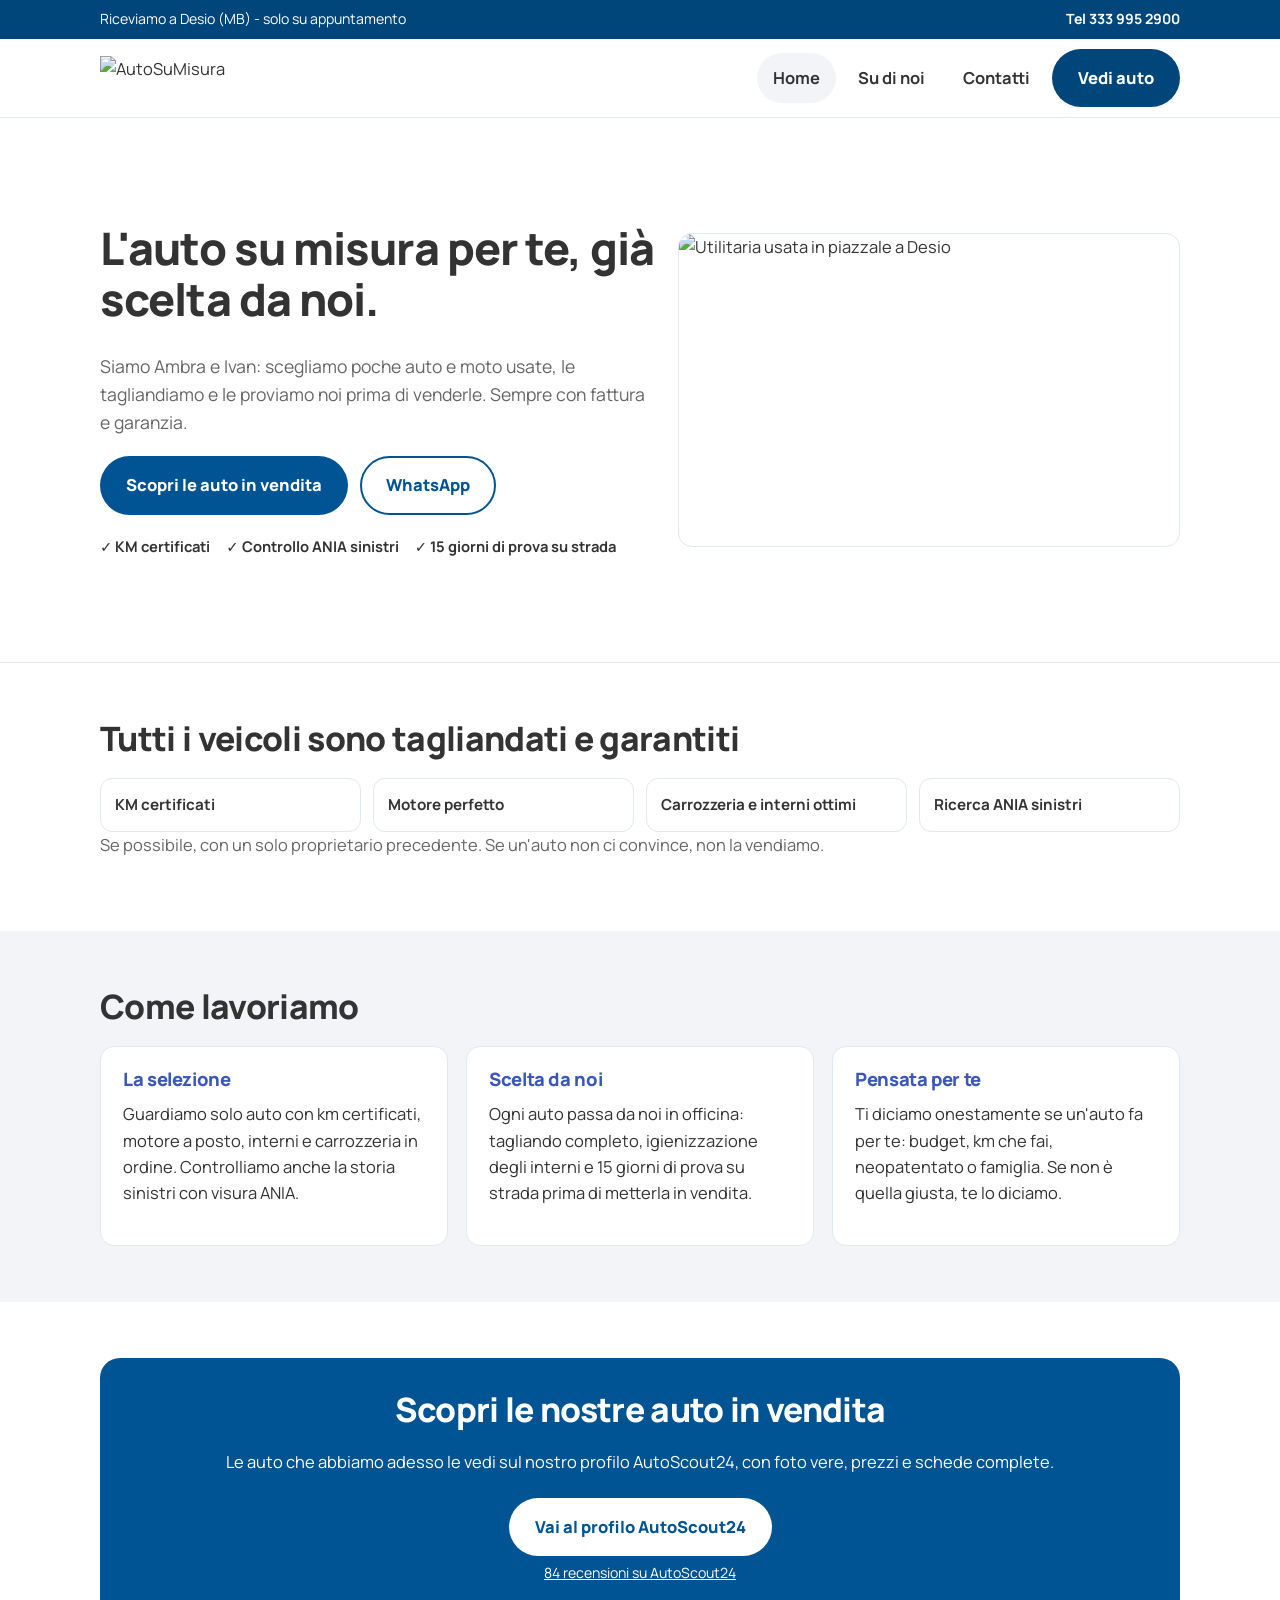
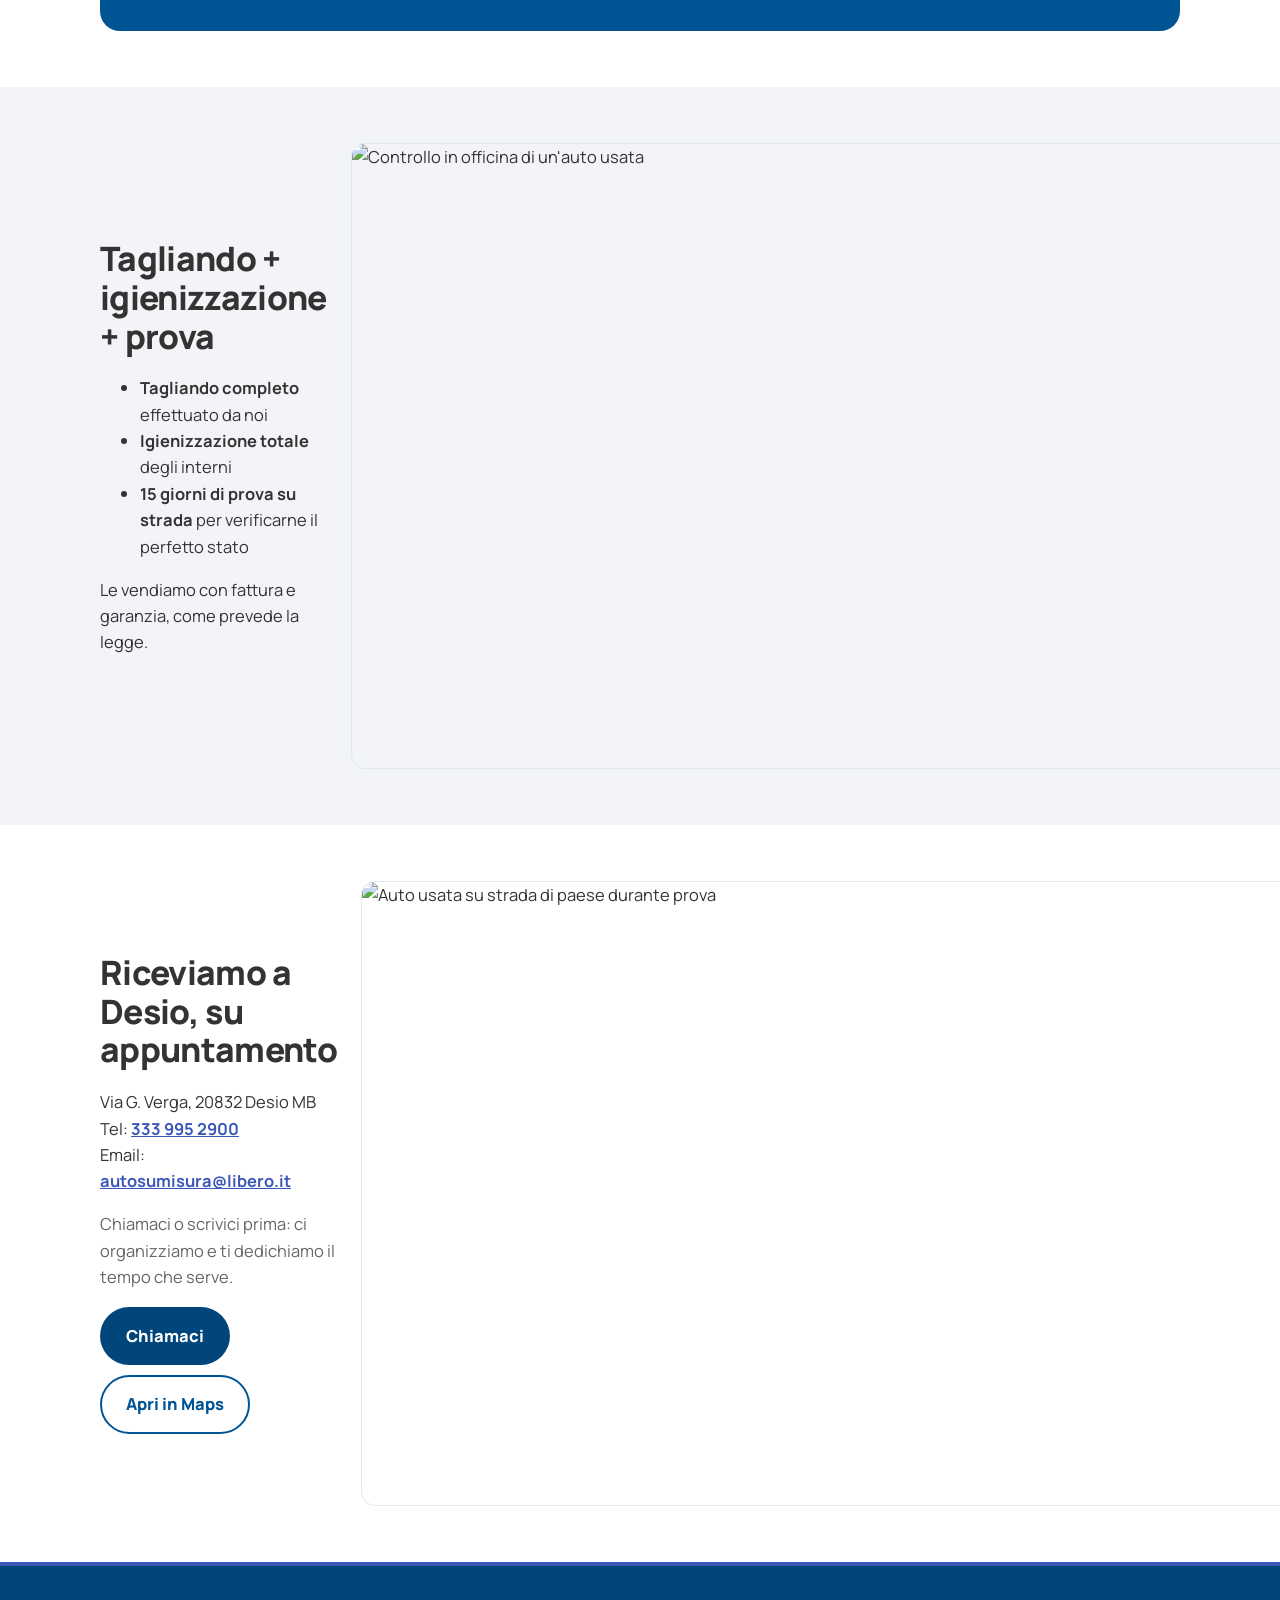
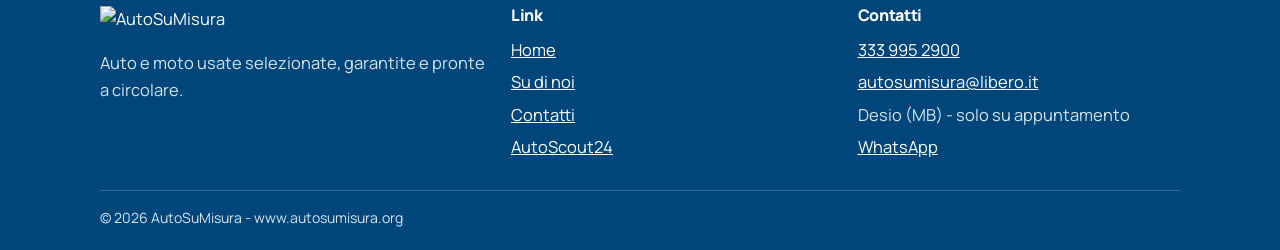
==== index.html @ 43c5bb48 "Add files via upload" ====
<!DOCTYPE html>
<html lang="it">

<head>
    <meta charset="utf-8">
    <meta name="viewport" content="width=device-width, initial-scale=1">
    <title>AutoSuMisura - Auto e moto usate selezionate a Desio</title>
    <meta name="description"
        content="AutoSuMisura a Desio (MB): la migliore selezione di auto e moto usate, km certificati, tagliando e garanzia. Riceviamo solo su appuntamento.">
    <link rel="preconnect" href="https://fonts.googleapis.com">
    <link rel="preconnect" href="https://fonts.gstatic.com" crossorigin>
    <link href="https://fonts.googleapis.com/css2?family=Manrope:wght@500;700;800&display=swap" rel="stylesheet">
    <link rel="stylesheet" href="style.css">
    <link rel="icon" href="img/favicon.png" type="image/png">
    <link rel="apple-touch-icon" href="img/favicon.png">
    <noscript>
        <style>
            nav.main {
                display: flex;
                position: static;
                flex-direction: column
            }
        </style>
    </noscript>
</head>

<body>
    <a class="skip-link" href="#contenuto">Salta al contenuto</a>
    <div class="topbar">
        <div class="container"><span>Riceviamo a Desio (MB) - solo su appuntamento</span><a href="tel:+393339952900">Tel
                333 995 2900</a></div>
    </div>
    <header class="site">
        <div class="container navrow">
            <a class="brand" href="index.html"><img class="logo-img" src="img/autosumisura_logo.png" alt="AutoSuMisura"
                    width="200" height="44"></a>
            <button type="button" class="hamburger" aria-label="Apri menu" aria-expanded="false" aria-controls="mainNav"
                id="menuBtn"><span aria-hidden="true">☰</span></button>
            <nav class="main" id="mainNav" aria-label="Navigazione principale">
                <a class="navlink" href="index.html" aria-current="page">Home</a>
                <a class="navlink" href="su-di-noi.html">Su di noi</a>
                <a class="navlink" href="contatti.html">Contatti</a>
                <a class="btn btn-dark" href="https://www.autoscout24.it/concessionari/autosumisura-srls"
                    target="_blank" rel="noopener">Vedi auto</a>
            </nav>
        </div>
    </header>
    <main id="contenuto">
        <section class="hero">
            <div class="container hero-grid">
                <div class="hero-copy">
                    <h1>L'auto su misura per te, già scelta da noi.</h1>
                    <p class="lead">Siamo Ambra e Ivan: scegliamo poche auto e moto usate, le tagliandiamo e le proviamo
                        noi prima di venderle. Sempre con fattura e garanzia.</p>
                    <div class="hero-cta">
                        <a class="btn btn-primary" href="https://www.autoscout24.it/concessionari/autosumisura-srls"
                            target="_blank" rel="noopener">Scopri le auto in vendita</a>
                        <a class="btn btn-outline"
                            href="https://wa.me/393339952900?text=Ciao%20AutoSuMisura%2C%20vorrei%20info%20su%20un%27auto%20usata"
                            target="_blank" rel="noopener">WhatsApp</a>
                    </div>
                    <div class="trust-mini"><span>✓ KM certificati</span><span>✓ Controllo ANIA sinistri</span><span>✓
                            15 giorni di prova su strada</span></div>
                </div>
                <div class="hero-media">
                    <img src="img/hero-utilitaria.jpg"
                        alt="Utilitaria usata in piazzale a Desio" fetchpriority="high" width="1200" height="750">
                </div>
            </div>
        </section>
        <section>
            <div class="container">
                <h2>Tutti i veicoli sono tagliandati e garantiti</h2>
                <div class="trust4">
                    <div>KM certificati</div>
                    <div>Motore perfetto</div>
                    <div>Carrozzeria e interni ottimi</div>
                    <div>Ricerca ANIA sinistri</div>
                </div>
                <p class="muted">Se possibile, con un solo proprietario precedente. Se un'auto non ci convince, non la
                    vendiamo.</p>
            </div>
        </section>
        <section class="alt">
            <div class="container">
                <h2>Come lavoriamo</h2>
                <div class="grid3">
                    <article class="card card-pad">
                        <h3>La selezione</h3>
                        <p>Guardiamo solo auto con km certificati, motore a posto, interni e carrozzeria in ordine.
                            Controlliamo anche la storia sinistri con visura ANIA.</p>
                    </article>
                    <article class="card card-pad">
                        <h3>Scelta da noi</h3>
                        <p>Ogni auto passa da noi in officina: tagliando completo, igienizzazione degli interni e 15
                            giorni di prova su strada prima di metterla in vendita.</p>
                    </article>
                    <article class="card card-pad">
                        <h3>Pensata per te</h3>
                        <p>Ti diciamo onestamente se un'auto fa per te: budget, km che fai, neopatentato o famiglia. Se
                            non è quella giusta, te lo diciamo.</p>
                    </article>
                </div>
            </div>
        </section>
        <section>
            <div class="container">
                <div class="cta-band">
                    <h2>Scopri le nostre auto in vendita</h2>
                    <p>Le auto che abbiamo adesso le vedi sul nostro profilo AutoScout24, con foto vere, prezzi e schede
                        complete.</p>
                    <a class="btn btn-primary" href="https://www.autoscout24.it/concessionari/autosumisura-srls"
                        target="_blank" rel="noopener">Vai al profilo AutoScout24</a>
                    <p class="small"><a href="https://www.autoscout24.it/concessionari/autosumisura-srls/recensioni"
                            target="_blank" rel="noopener">84 recensioni su AutoScout24</a></p>
                </div>
            </div>
        </section>
        <section class="alt">
            <div class="container split">
                <div>
                    <h2>Tagliando + igienizzazione + prova</h2>
                    <ul>
                        <li><strong>Tagliando completo</strong> effettuato da noi</li>
                        <li><strong>Igienizzazione totale</strong> degli interni</li>
                        <li><strong>15 giorni di prova su strada</strong> per verificarne il perfetto stato</li>
                    </ul>
                    <p>Le vendiamo con fattura e garanzia, come prevede la legge.</p>
                </div>
                <div><img
                        src="img/officina-controllo.jpg"
                        alt="Controllo in officina di un'auto usata" loading="lazy" width="1000" height="625"></div>
            </div>
        </section>
        <section>
            <div class="container split">
                <div>
                    <h2>Riceviamo a Desio, su appuntamento</h2>
                    <p>Via G. Verga, 20832 Desio MB<br>Tel: <a href="tel:+393339952900"><strong>333 995
                                2900</strong></a><br>Email: <a
                            href="mailto:autosumisura@libero.it"><strong>autosumisura@libero.it</strong></a></p>
                    <p class="muted">Chiamaci o scrivici prima: ci organizziamo e ti dedichiamo il tempo che serve.</p>
                    <div class="btn-row">
                        <a class="btn btn-dark" href="tel:+393339952900">Chiamaci</a>
                        <a class="btn btn-outline"
                            href="https://www.google.com/maps/search/?api=1&query=Via+G.+Verga+Desio+MB" target="_blank"
                            rel="noopener">Apri in Maps</a>
                    </div>
                </div>
                <div><img
                        src="img/strada-prova.jpg"
                        alt="Auto usata su strada di paese durante prova" loading="lazy" width="1000" height="625">
                </div>
            </div>
        </section>
    </main>
    <footer>
        <div class="container">
            <div class="fgrid">
                <div><a class="brand" href="index.html"><img class="logo-img" src="img/autosumisura_logo.png"
                            alt="AutoSuMisura" width="200" height="44"></a>
                    <p>Auto e moto usate selezionate, garantite e pronte a circolare.
                </div>
                <div>
                    <h3>Link</h3>
                    <ul class="flist">
                        <li><a href="index.html">Home</a></li>
                        <li><a href="su-di-noi.html">Su di noi</a></li>
                        <li><a href="contatti.html">Contatti</a></li>
                        <li><a href="https://www.autoscout24.it/concessionari/autosumisura-srls" target="_blank"
                                rel="noopener">AutoScout24</a></li>
                    </ul>
                </div>
                <div>
                    <h3>Contatti</h3>
                    <ul class="flist">
                        <li><a href="tel:+393339952900">333 995 2900</a></li>
                        <li><a href="mailto:autosumisura@libero.it">autosumisura@libero.it</a></li>
                        <li>Desio (MB) - solo su appuntamento</li>
                        <li><a href="https://wa.me/393339952900?text=Ciao%20AutoSuMisura%2C%20vorrei%20info"
                                target="_blank" rel="noopener">WhatsApp</a></li>
                    </ul>
                </div>
            </div>
            <div class="bottom"><span>© <span id="year">2026</span> AutoSuMisura - www.autosumisura.org</span></div>
        </div>
    </footer>
    <script src="app.js"></script>
</body>

</html>
---- style.css ----
:root {
    --blu: #005494;
    --blu-scuro: #00467B;
    --viola: #3B57BA;
    --viola-scuro: #2F4693;
    --rosa: #F4398A;
    --bg: #FFFFFF;
    --bg-soft: #F2F4F7;
    --border: #E2E8F0;
    --text: #333333;
    --muted: #666666;
    --footer-text: #D6E4F0;
    --wa: #25D366;
    --radius: 14px;
    --radius-full: 999px;
    --max: 1120px;
}

* {
    box-sizing: border-box;
}

html {
    scroll-behavior: smooth;
}

body {
    margin: 0;
    font-family: Manrope, system-ui, -apple-system, "Segoe UI", Roboto, Arial, sans-serif;
    color: var(--text);
    background: var(--bg);
    line-height: 1.6;
    font-size: 16.5px;
}

img {
    max-width: 100%;
    height: auto;
    display: block;
}

a {
    color: inherit;
}

main p a {
    color: var(--viola);
    text-decoration: underline;
}

main p a:hover {
    color: var(--viola-scuro);
}

.container {
    max-width: var(--max);
    margin: 0 auto;
    padding-left: 20px;
    padding-right: 20px;
}

h1,
h2,
h3 {
    line-height: 1.15;
    letter-spacing: -.02em;
    margin-top: 0;
    margin-bottom: .6em;
}

h1 {
    font-size: clamp(1.9rem, 4.5vw, 2.8rem);
    font-weight: 800;
}

h2 {
    font-size: clamp(1.5rem, 3.5vw, 2.1rem);
    font-weight: 800;
}

h3 {
    font-size: 1.15rem;
    font-weight: 800;
}

p {
    margin-top: 0;
    margin-bottom: 1em;
}

.muted {
    color: var(--muted);
}

.small {
    font-size: .88rem;
}

.topbar {
    background: var(--blu-scuro);
    color: #fff;
    font-size: .88rem;
}

.topbar .container {
    display: flex;
    justify-content: space-between;
    gap: 12px;
    padding-top: 8px;
    padding-bottom: 8px;
    flex-wrap: wrap;
}

.topbar a {
    text-decoration: none;
    font-weight: 700;
}

header.site {
    position: sticky;
    top: 0;
    z-index: 50;
    background: rgba(255, 255, 255, .97);
    -webkit-backdrop-filter: blur(8px);
    backdrop-filter: blur(8px);
    border-bottom: 1px solid var(--border);
}

.navrow {
    display: flex;
    align-items: center;
    justify-content: space-between;
    gap: 16px;
    padding-top: 10px;
    padding-bottom: 10px;
}

.brand {
    display: inline-flex;
    align-items: center;
    text-decoration: none;
}

.logo-img {
    height: 44px;
    width: auto;
    display: block;
}

nav.main {
    display: flex;
    gap: 6px;
    align-items: center;
}

nav.main a.navlink {
    padding: 12px 16px;
    border-radius: var(--radius-full);
    text-decoration: none;
    font-weight: 700;
    color: var(--text);
}

nav.main a.navlink[aria-current="page"] {
    background: var(--bg-soft);
}

.btn {
    display: inline-flex;
    align-items: center;
    justify-content: center;
    min-height: 48px;
    padding: 14px 24px;
    border-radius: var(--radius-full);
    font-weight: 800;
    text-decoration: none;
    border: 2px solid transparent;
    transition: .15s;
    cursor: pointer;
}

.btn-primary {
    background: var(--blu);
    color: #fff;
}

.btn-primary:hover {
    background: var(--blu-scuro);
}

.btn-dark {
    background: var(--blu-scuro);
    color: #fff;
}

.btn-dark:hover {
    background: var(--blu);
}

.btn-outline {
    border-color: var(--blu);
    color: var(--blu);
    background: transparent;
}

.btn-outline:hover {
    background: var(--blu);
    color: #fff;
}

.btn-ghost {
    border-color: rgba(255, 255, 255, .7);
    color: #fff;
    background: transparent;
}

.btn-ghost:hover {
    background: #fff;
    color: var(--blu);
}

.btn-wa {
    background: var(--wa);
    color: #062b18;
}

.btn-wa:hover {
    filter: brightness(.92);
}

.skip-link {
    position: absolute;
    left: -9999px;
    top: 0;
    background: var(--rosa);
    color: #fff;
    padding: 10px 16px;
    font-weight: 800;
    border-radius: 0 0 10px 0;
}

.skip-link:focus {
    left: 0;
    z-index: 100;
}

.hamburger {
    display: none;
    border: 1px solid var(--border);
    background: #fff;
    border-radius: 10px;
    width: 48px;
    height: 48px;
    font-size: 1.3rem;
}

.hero {
    background: #fff;
    color: var(--text);
    border-bottom: 1px solid var(--border);
}

.hero-grid {
    display: grid;
    grid-template-columns: 1fr;
    gap: 24px;
    padding-top: 48px;
    padding-bottom: 48px;
}

.hero-copy p.lead {
    font-size: 1.1rem;
    color: var(--muted);
}

.hero-media img {
    border-radius: 14px;
    aspect-ratio: 16 / 10;
    object-fit: cover;
    width: 100%;
    border: 1px solid var(--border);
}

.hero-cta {
    display: flex;
    gap: 12px;
    flex-wrap: wrap;
    margin-top: 20px;
    margin-bottom: 20px;
}

.trust-mini {
    display: flex;
    gap: 16px;
    flex-wrap: wrap;
    font-size: .92rem;
    color: var(--muted);
    font-weight: 700;
}

.trust-mini span {
    color: var(--text);
}

section {
    padding-top: 56px;
    padding-bottom: 56px;
}

section.alt {
    background: var(--bg-soft);
}

.grid3 {
    display: grid;
    grid-template-columns: 1fr;
    gap: 18px;
}

.card {
    background: #fff;
    border: 1px solid var(--border);
    border-radius: var(--radius);
    overflow: hidden;
}

.card-pad {
    padding: 22px;
}

.card h3 {
    margin-top: 0;
    color: var(--viola);
}

.trust4 {
    display: grid;
    grid-template-columns: 1fr 1fr;
    gap: 12px;
    margin-top: 20px;
}

.trust4 div {
    background: #fff;
    border: 1px solid var(--border);
    border-radius: 12px;
    padding: 14px;
    font-weight: 700;
    font-size: .95rem;
}

.cta-band {
    background: var(--blu);
    color: #fff;
    border-radius: 20px;
    padding: 32px;
    text-align: center;
}

.cta-band .btn {
    margin: 6px;
}

.cta-band .btn-primary {
    background: #fff;
    color: var(--blu);
}

.cta-band .btn-primary:hover {
    background: #eef4fa;
}

.cta-band a {
    color: #fff;
}

.split {
    display: grid;
    grid-template-columns: 1fr;
    gap: 24px;
    align-items: center;
}

.split img {
    border-radius: 14px;
    border: 1px solid var(--border);
}

footer {
    background: var(--blu-scuro);
    color: var(--footer-text);
    margin-top: 0;
    border-top: 4px solid var(--viola);
}

footer .container {
    padding-top: 40px;
    padding-bottom: 20px;
}

.fgrid {
    display: grid;
    grid-template-columns: 1fr;
    gap: 24px;
}

footer a {
    color: #fff;
}

footer h3 {
    color: #fff;
    font-size: 1rem;
    margin-top: 0;
    margin-bottom: 4px;
}

.flist {
    list-style: none;
    padding: 0;
    margin-top: 12px;
    margin-bottom: 0;
}

.flist li {
    margin-top: 6px;
    margin-bottom: 6px;
}

footer .bottom {
    border-top: 1px solid rgba(255, 255, 255, .2);
    margin-top: 24px;
    padding-top: 16px;
    font-size: .88rem;
    display: flex;
    justify-content: space-between;
    flex-wrap: wrap;
    gap: 10px;
}

label {
    display: block;
    font-weight: 700;
    margin-top: .8em;
    margin-bottom: .3em;
}

input,
textarea {
    width: 100%;
    padding: 14px;
    border: 1px solid var(--border);
    border-radius: 12px;
    font: inherit;
    background: #fff;
    color: var(--text);
}

input:focus-visible,
textarea:focus-visible,
a:focus-visible,
button:focus-visible {
    outline: 3px solid var(--viola);
    outline-offset: 2px;
}

.form-row {
    display: grid;
    grid-template-columns: 1fr;
    gap: 12px;
}

.page-hero {
    background: var(--blu);
    color: #fff;
    padding-top: 40px;
    padding-bottom: 40px;
}

.page-hero p {
    color: var(--footer-text);
    margin: 0;
}

.btn-row {
    display: flex;
    gap: 10px;
    flex-wrap: wrap;
    margin-top: 14px;
}

.hr {
    border: 0;
    border-top: 1px solid var(--border);
    margin-top: 20px;
    margin-bottom: 20px;
}

@media (min-width: 860px) {
    .grid3 {
        grid-template-columns: repeat(3, 1fr);
    }

    .trust4 {
        grid-template-columns: repeat(4, 1fr);
    }

    .split {
        grid-template-columns: 1.1fr .9fr;
    }

    .fgrid {
        grid-template-columns: 1.2fr 1fr 1fr;
    }

    .hero-grid {
        grid-template-columns: 1.05fr .95fr;
        align-items: center;
    }

    .form-row {
        grid-template-columns: 1fr 1fr;
    }
}

@media (max-width: 860px) {
    nav.main {
        display: none;
        position: absolute;
        top: 100%;
        left: 0;
        right: 0;
        background: #fff;
        flex-direction: column;
        align-items: stretch;
        padding: 12px 20px 20px;
        border-bottom: 1px solid var(--border);
    }

    nav.main.open {
        display: flex;
    }

    nav.main .btn {
        margin-top: 8px;
    }

    .hamburger {
        display: block;
    }
}

@media (prefers-reduced-motion: reduce) {
    * {
        transition: none !important;
        scroll-behavior: auto !important;
    }
}
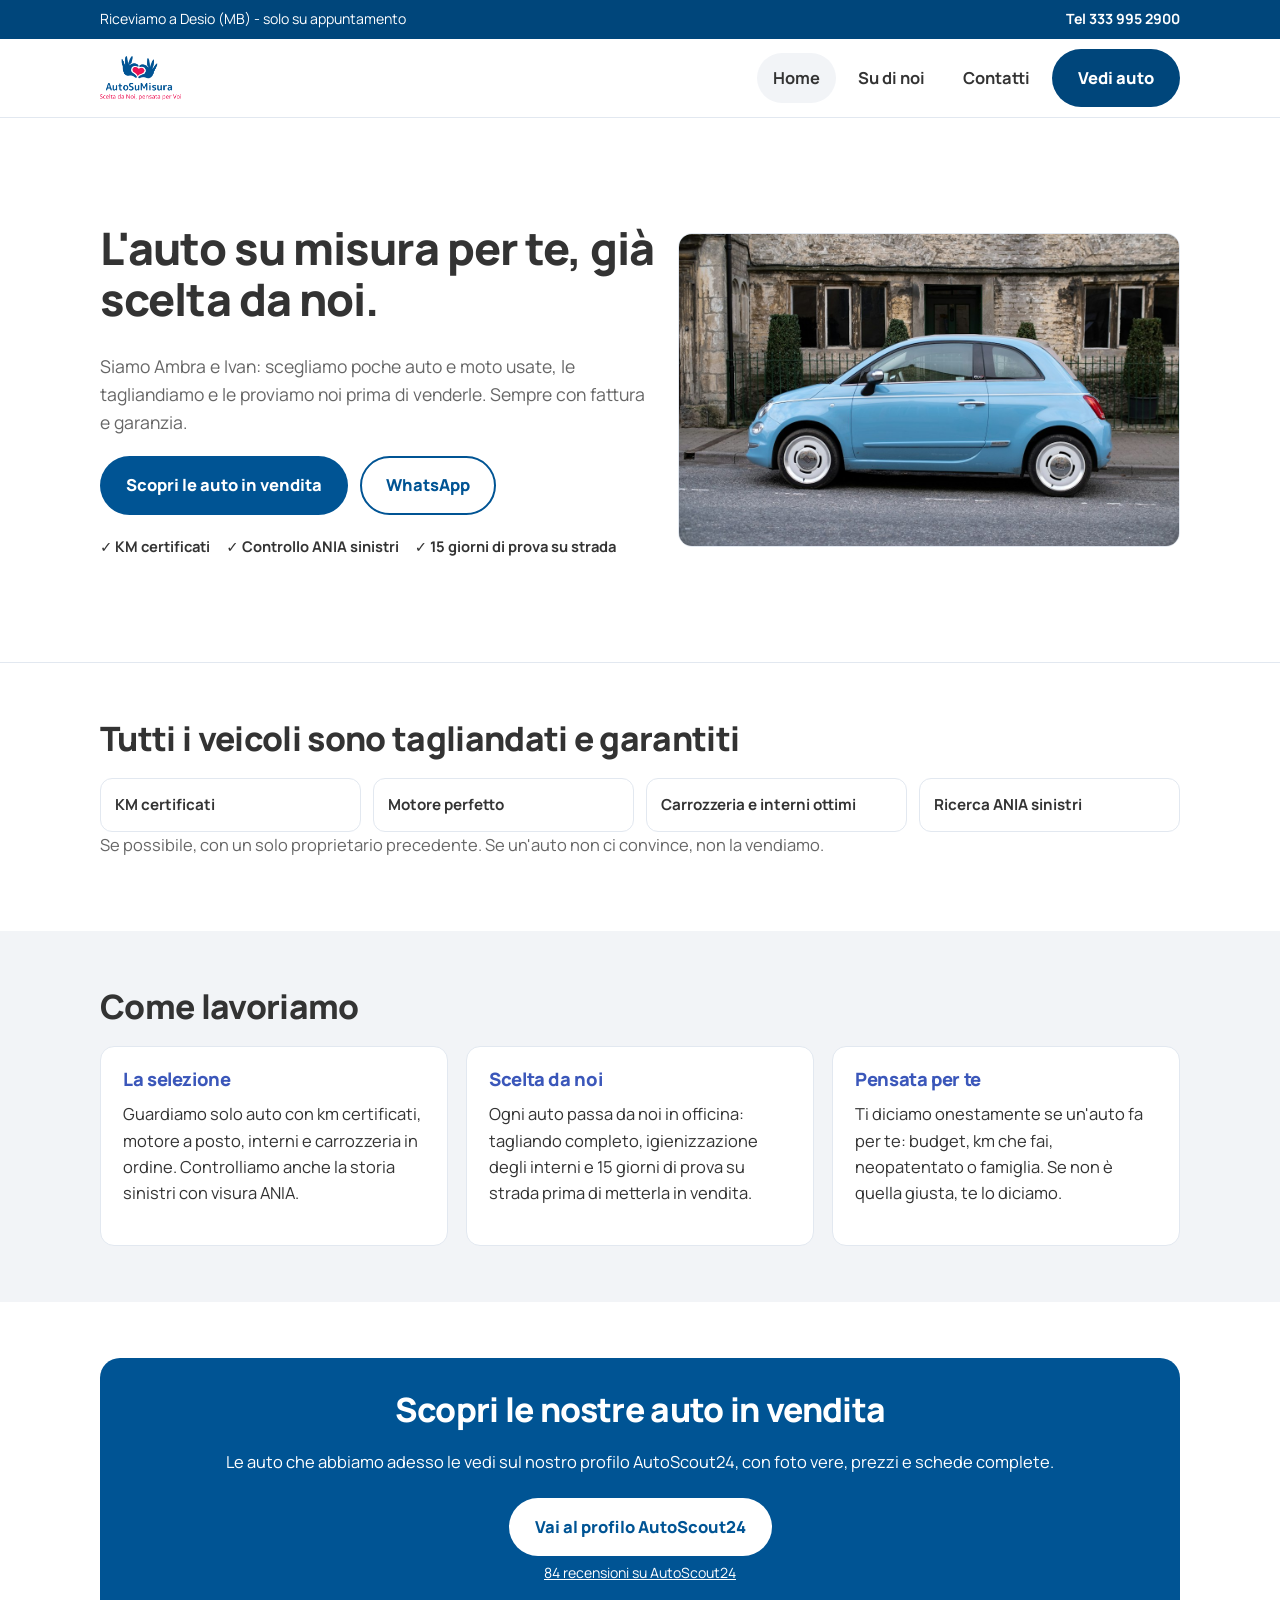
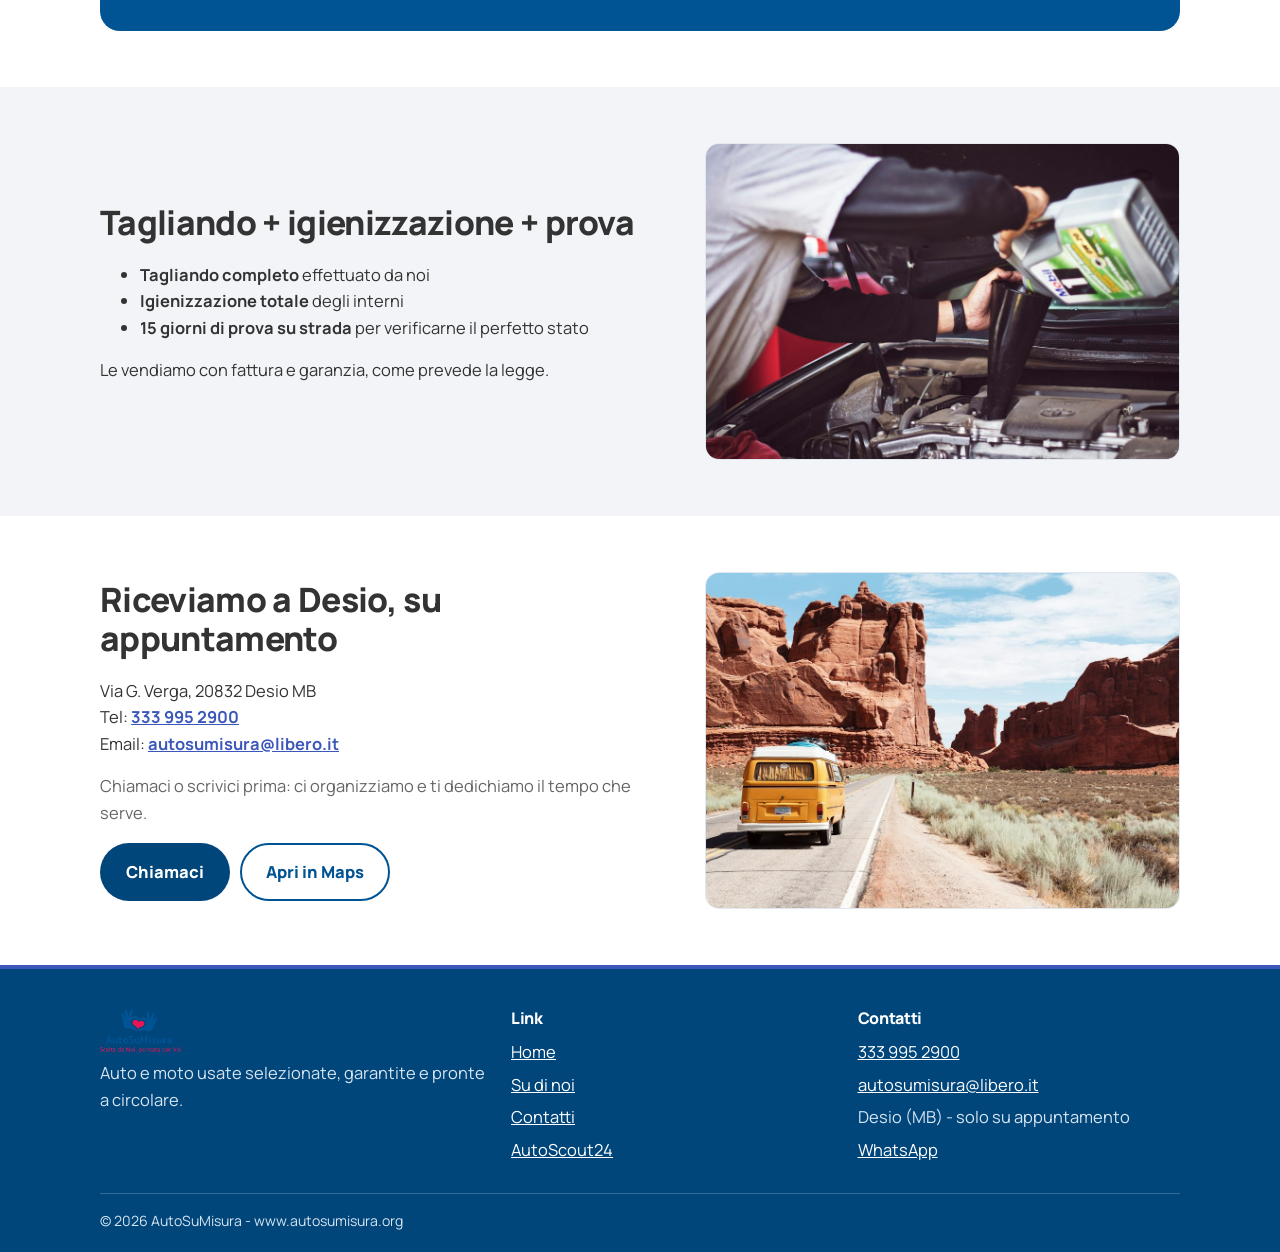
==== commit 95691c1f: "Add files via upload" ====
--- a/index.html
+++ b/index.html
@@ -32,14 +32,14 @@
     </div>
     <header class="site">
         <div class="container navrow">
-            <a class="brand" href="index.html"><img class="logo-img" src="img/autosumisura_logo.png" alt="AutoSuMisura"
+            <a class="brand" href="./"><img class="logo-img" src="img/autosumisura_logo.png" alt="AutoSuMisura"
                     width="200" height="44"></a>
             <button type="button" class="hamburger" aria-label="Apri menu" aria-expanded="false" aria-controls="mainNav"
                 id="menuBtn"><span aria-hidden="true">☰</span></button>
             <nav class="main" id="mainNav" aria-label="Navigazione principale">
-                <a class="navlink" href="index.html" aria-current="page">Home</a>
-                <a class="navlink" href="su-di-noi.html">Su di noi</a>
-                <a class="navlink" href="contatti.html">Contatti</a>
+                <a class="navlink" href="./" aria-current="page">Home</a>
+                <a class="navlink" href="su-di-noi/">Su di noi</a>
+                <a class="navlink" href="contatti/">Contatti</a>
                 <a class="btn btn-dark" href="https://www.autoscout24.it/concessionari/autosumisura-srls"
                     target="_blank" rel="noopener">Vedi auto</a>
             </nav>
@@ -157,16 +157,16 @@
     <footer>
         <div class="container">
             <div class="fgrid">
-                <div><a class="brand" href="index.html"><img class="logo-img" src="img/autosumisura_logo.png"
+                <div><a class="brand" href="./"><img class="logo-img" src="img/autosumisura_logo.png"
                             alt="AutoSuMisura" width="200" height="44"></a>
                     <p>Auto e moto usate selezionate, garantite e pronte a circolare.
                 </div>
                 <div>
                     <h3>Link</h3>
                     <ul class="flist">
-                        <li><a href="index.html">Home</a></li>
-                        <li><a href="su-di-noi.html">Su di noi</a></li>
-                        <li><a href="contatti.html">Contatti</a></li>
+                        <li><a href="./">Home</a></li>
+                        <li><a href="su-di-noi/">Su di noi</a></li>
+                        <li><a href="contatti/">Contatti</a></li>
                         <li><a href="https://www.autoscout24.it/concessionari/autosumisura-srls" target="_blank"
                                 rel="noopener">AutoScout24</a></li>
                     </ul>
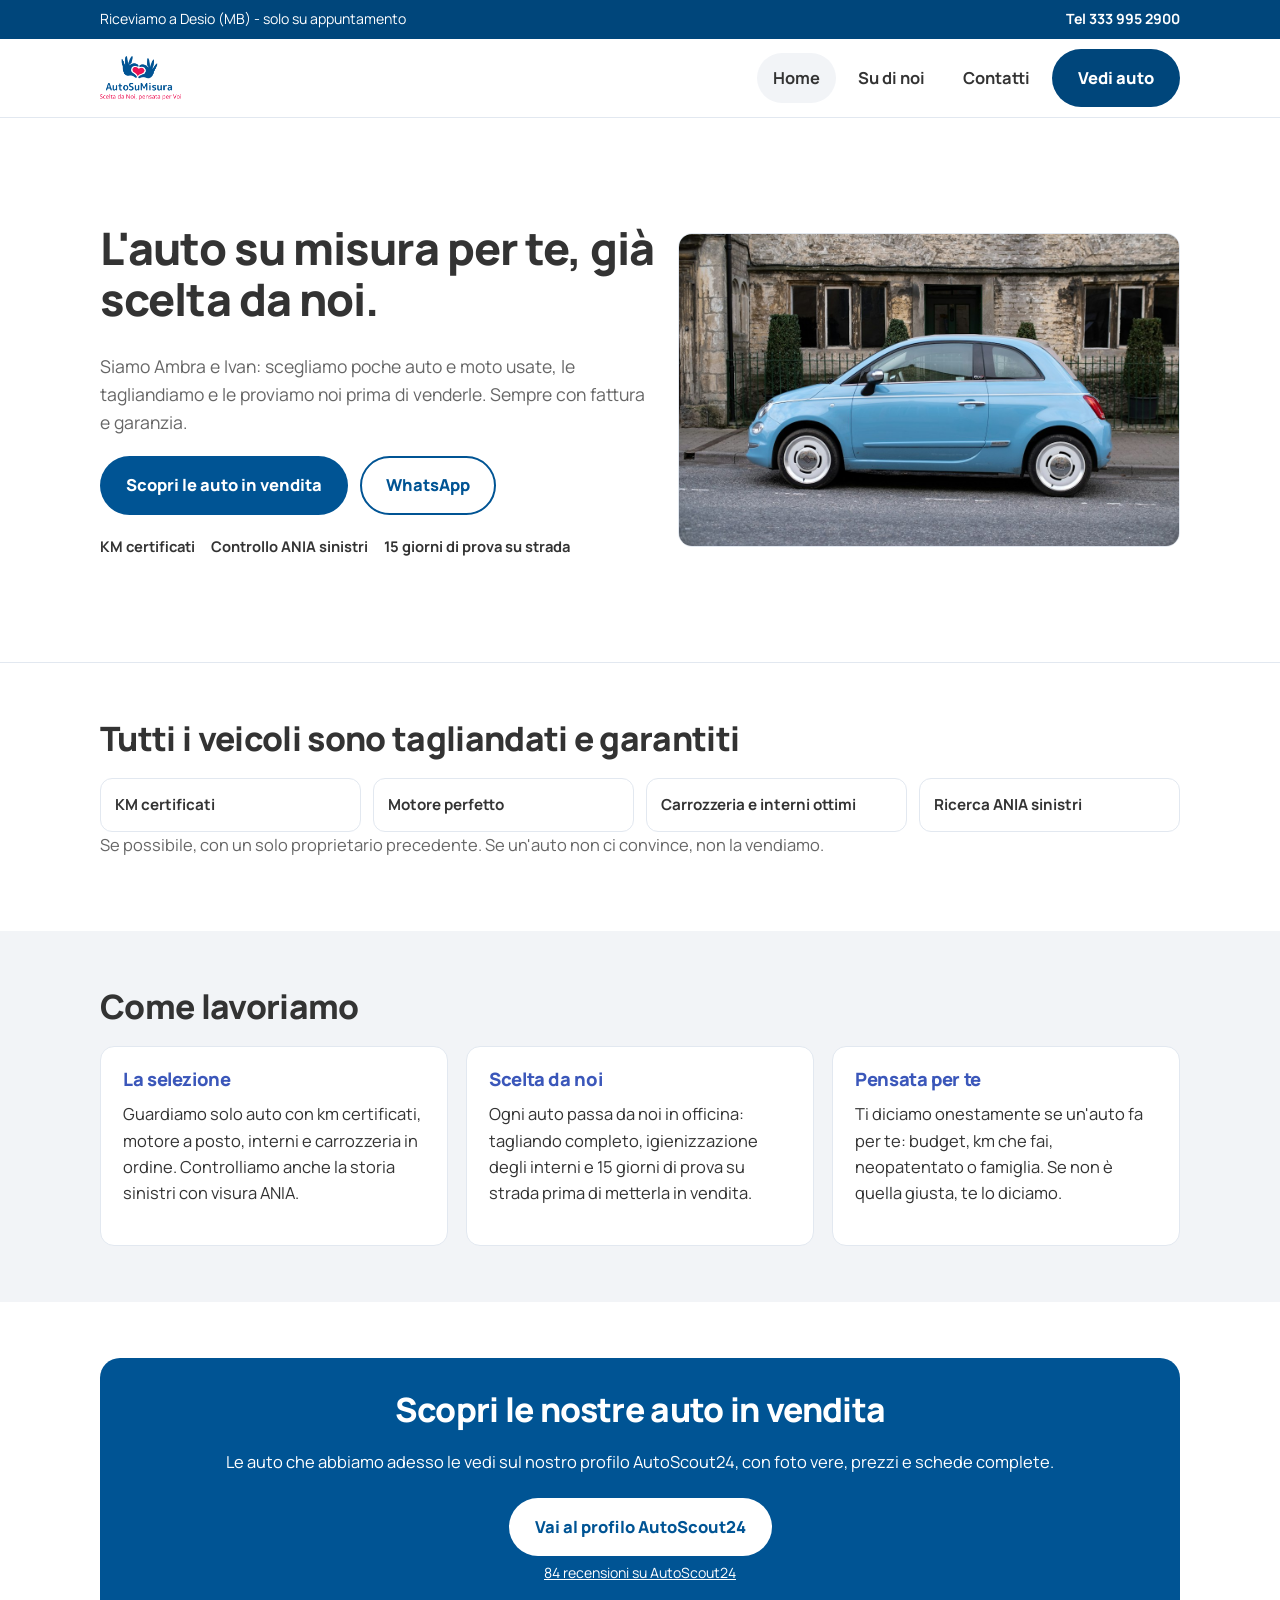
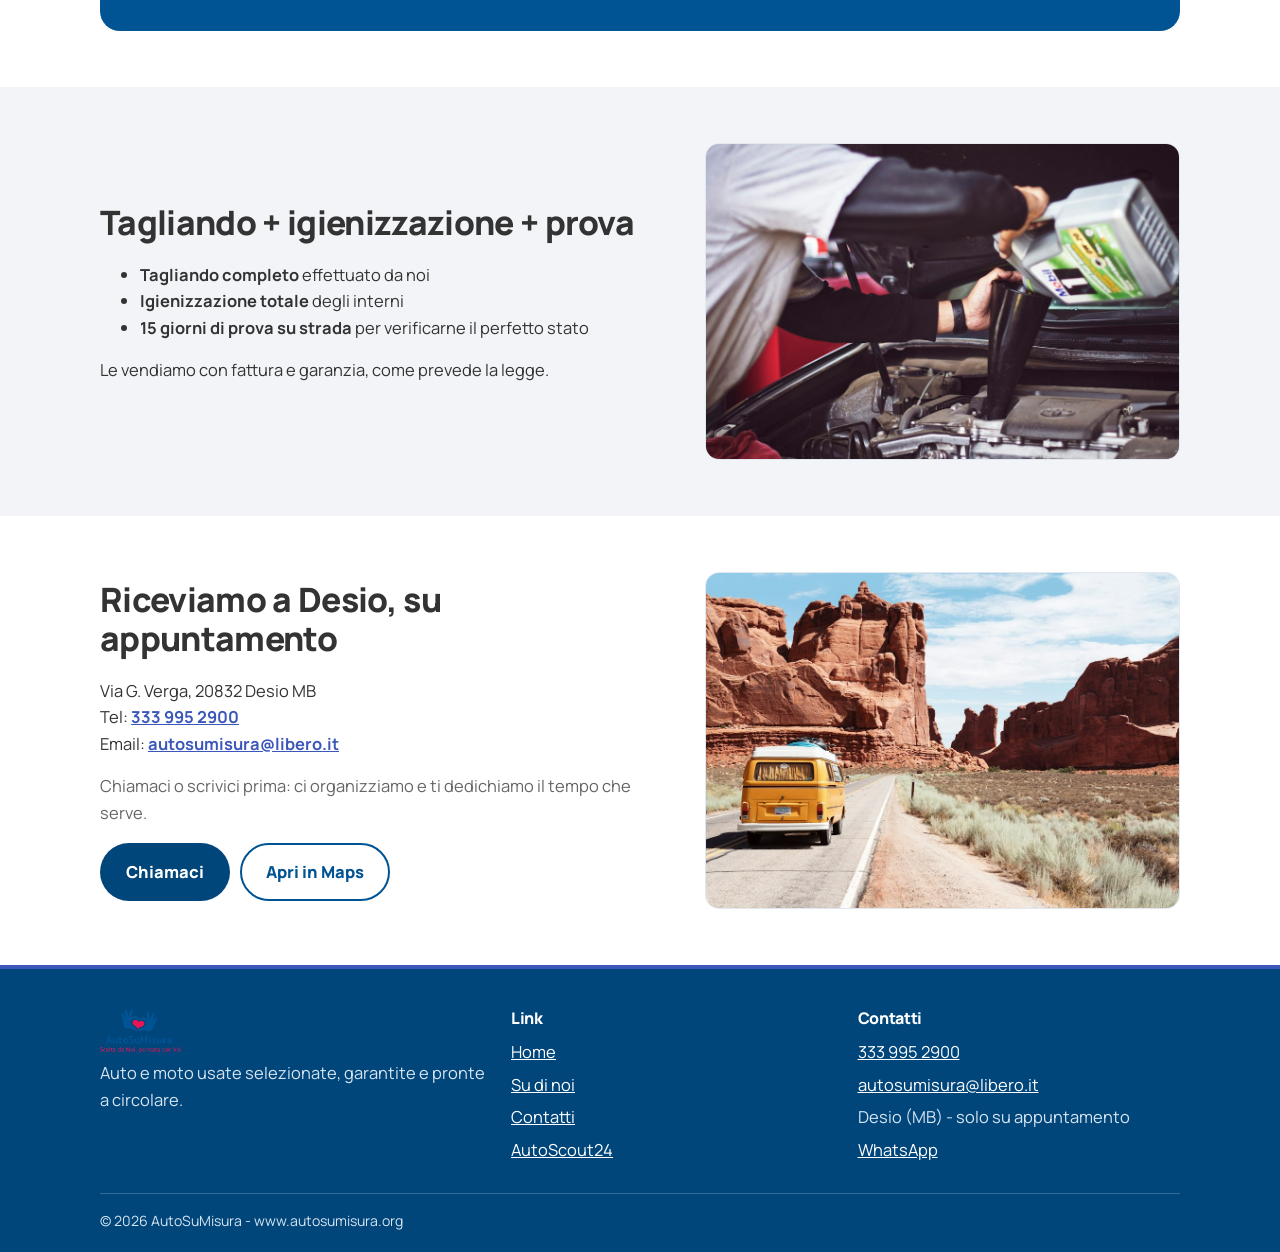
==== commit abe09554: "Refactor trust-mini content and image alt text Updated trust-mini div content for clarity and improv" ====
--- a/index.html
+++ b/index.html
@@ -59,12 +59,12 @@
                             href="https://wa.me/393339952900?text=Ciao%20AutoSuMisura%2C%20vorrei%20info%20su%20un%27auto%20usata"
                             target="_blank" rel="noopener">WhatsApp</a>
                     </div>
-                    <div class="trust-mini"><span>✓ KM certificati</span><span>✓ Controllo ANIA sinistri</span><span>✓
-                            15 giorni di prova su strada</span></div>
+                    <div class="trust-mini"><span>KM certificati</span><span>Controllo ANIA sinistri</span><span>
+                        15 giorni di prova su strada</span></div>
                 </div>
                 <div class="hero-media">
                     <img src="img/hero-utilitaria.jpg"
-                        alt="Utilitaria usata in piazzale a Desio" fetchpriority="high" width="1200" height="750">
+                        alt="Utilitaria usata" fetchpriority="high" width="1200" height="750">
                 </div>
             </div>
         </section>
@@ -159,7 +159,7 @@
             <div class="fgrid">
                 <div><a class="brand" href="./"><img class="logo-img" src="img/autosumisura_logo.png"
                             alt="AutoSuMisura" width="200" height="44"></a>
-                    <p>Auto e moto usate selezionate, garantite e pronte a circolare.
+                    <p>Auto e moto usate selezionate, garantite e pronte a circolare.</p>
                 </div>
                 <div>
                     <h3>Link</h3>
@@ -188,4 +188,4 @@
     <script src="app.js"></script>
 </body>
 
-</html>+</html>
